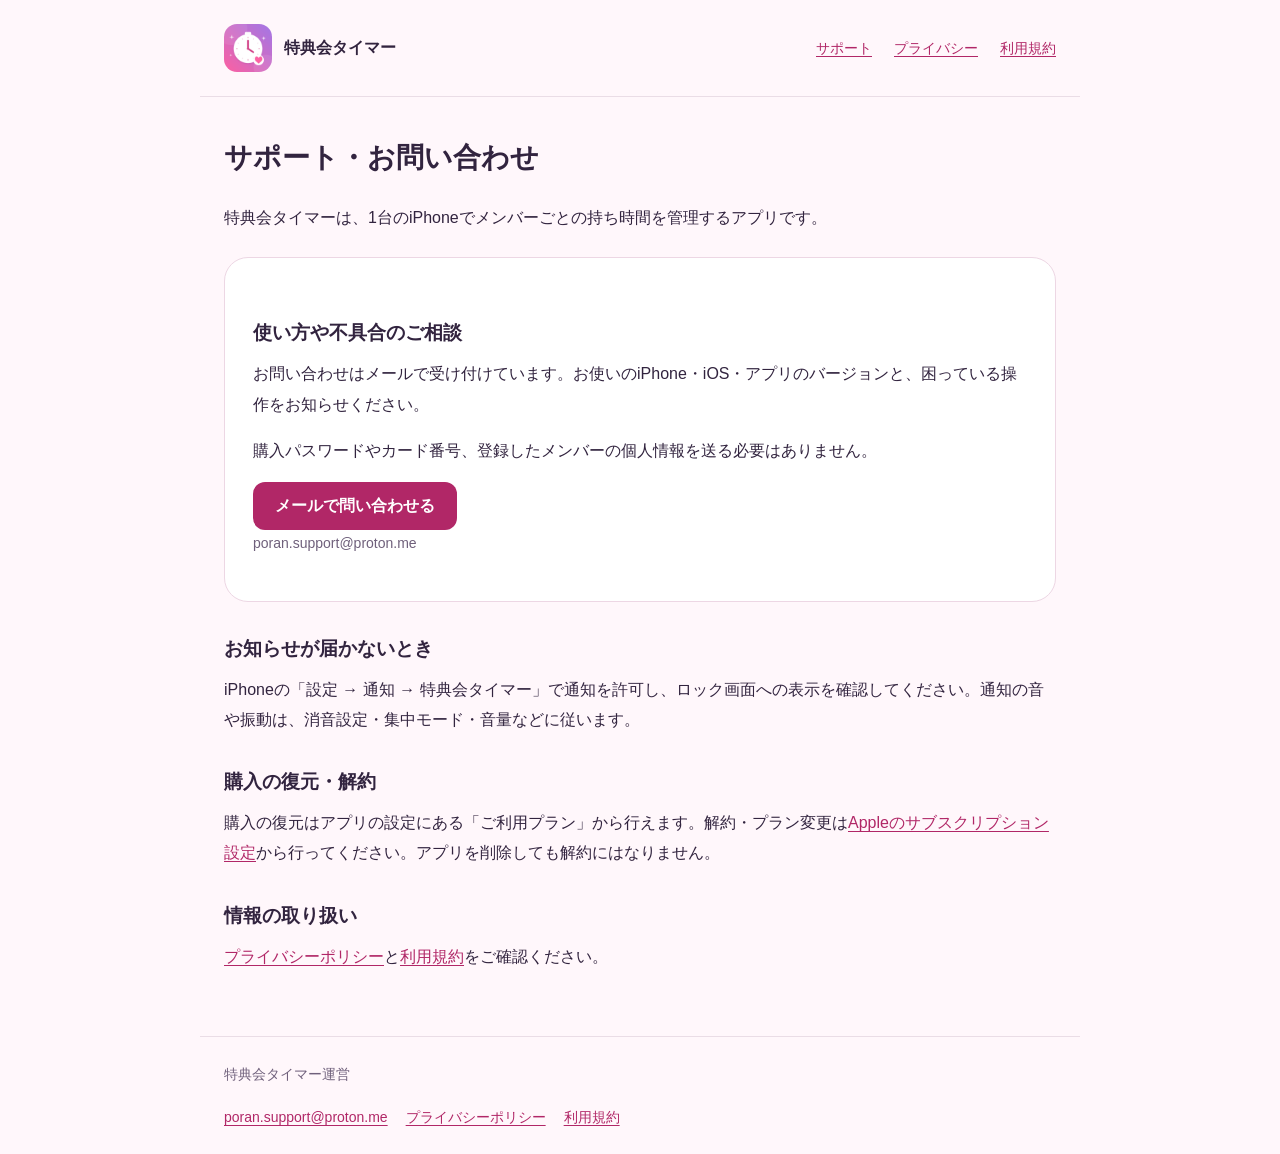
==== index.html @ a6ad297e "Add files via upload" ====
<!doctype html><html lang="ja"><head><meta charset="utf-8"><meta name="viewport" content="width=device-width,initial-scale=1"><title>サポート｜特典会タイマー</title><meta name="description" content="特典会タイマーの使い方・不具合・購入についてのお問い合わせ窓口です。"><link rel="icon" href="app-icon.png" type="image/png"><link rel="stylesheet" href="styles.css"></head><body><header><a class="brand" href="index.html"><img src="app-icon.png" alt="" width="48" height="48"><span>特典会タイマー</span></a><nav aria-label="サイト内のページ"><a href="index.html" aria-current="page">サポート</a><a href="privacy.html">プライバシー</a><a href="terms.html">利用規約</a></nav></header><main id="main"><h1>サポート・お問い合わせ</h1><p>特典会タイマーは、1台のiPhoneでメンバーごとの持ち時間を管理するアプリです。</p><section class="support-card" aria-labelledby="contact"><h2 id="contact">使い方や不具合のご相談</h2><p>お問い合わせはメールで受け付けています。お使いのiPhone・iOS・アプリのバージョンと、困っている操作をお知らせください。</p><p>購入パスワードやカード番号、登録したメンバーの個人情報を送る必要はありません。</p><a class="email" href="mailto:poran.support@proton.me">メールで問い合わせる</a><p class="meta">poran.support@proton.me</p></section><section aria-labelledby="before"><h2 id="before">お知らせが届かないとき</h2><p>iPhoneの「設定 → 通知 → 特典会タイマー」で通知を許可し、ロック画面への表示を確認してください。通知の音や振動は、消音設定・集中モード・音量などに従います。</p><h2>購入の復元・解約</h2><p>購入の復元はアプリの設定にある「ご利用プラン」から行えます。解約・プラン変更は<a href="https://apps.apple.com/account/subscriptions">Appleのサブスクリプション設定</a>から行ってください。アプリを削除しても解約にはなりません。</p><h2>情報の取り扱い</h2><p><a href="privacy.html">プライバシーポリシー</a>と<a href="terms.html">利用規約</a>をご確認ください。</p></section></main><footer><p>特典会タイマー運営</p><a href="mailto:poran.support@proton.me">poran.support@proton.me</a><a href="privacy.html">プライバシーポリシー</a><a href="terms.html">利用規約</a></footer></body></html>
---- styles.css ----
*{box-sizing:border-box}html{color-scheme:light}body{margin:0;background:#fff7fb;color:#32243f;font:1rem/1.9 -apple-system,BlinkMacSystemFont,"Hiragino Kaku Gothic ProN","Yu Gothic",sans-serif}a{color:#b12767;text-underline-offset:.2em}a:focus-visible{outline:3px solid #8d55c5;outline-offset:4px;border-radius:4px}header,main,footer{max-width:880px;margin:auto;padding:24px}header{display:flex;gap:16px;align-items:center;flex-wrap:wrap;border-bottom:1px solid #eadde6}.brand{display:flex;gap:12px;align-items:center;font-weight:800;color:#32243f;text-decoration:none}.brand img{width:48px;height:48px;border-radius:13px}nav{display:flex;gap:22px;flex-wrap:wrap;margin-left:auto;font-size:.875rem}nav a{padding:8px 0}main{padding-top:40px;padding-bottom:48px}h1{font-size:1.75rem;line-height:1.5;margin:0 0 24px}h2{font-size:1.2rem;line-height:1.6;margin:32px 0 10px}p{margin:0 0 16px;overflow-wrap:anywhere}.meta{color:#6f607b;font-size:.875rem}.support-card{background:white;border:1px solid #edd7e4;border-radius:24px;padding:28px;margin:24px 0}.email{display:inline-flex;align-items:center;min-height:48px;background:#b12767;color:white;padding:8px 22px;text-decoration:none;border-radius:12px;font-weight:700}.legal-copy{background:white;border:1px solid #edd7e4;border-radius:24px;padding:28px}footer{border-top:1px solid #eadde6;color:#6f607b;font-size:.875rem}footer a{margin-right:18px}@media(max-width:560px){header,main,footer{padding:20px}header{gap:12px}nav{margin-left:0;gap:18px;width:100%}h1{font-size:1.5rem}.support-card,.legal-copy{padding:20px;border-radius:20px}}
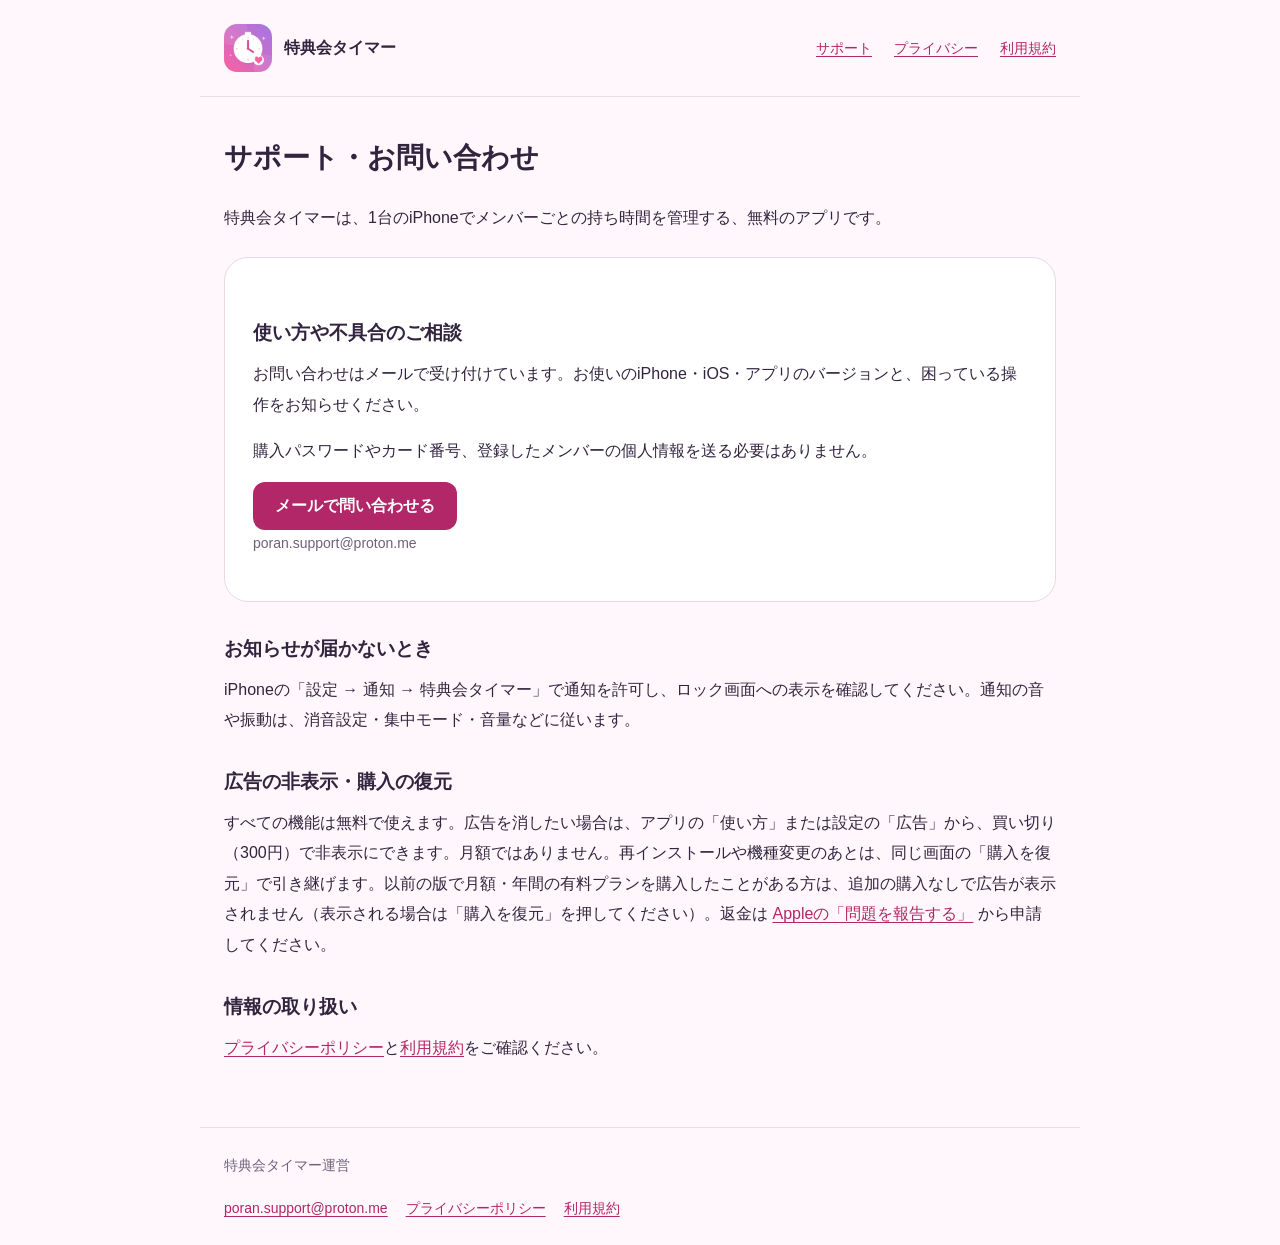
==== commit 16d772d3: "v2.0: 広告・買い切り・以前の有料プランの扱いを反映、app-ads.txtを追加" ====
--- a/index.html
+++ b/index.html
@@ -1 +1 @@
-<!doctype html><html lang="ja"><head><meta charset="utf-8"><meta name="viewport" content="width=device-width,initial-scale=1"><title>サポート｜特典会タイマー</title><meta name="description" content="特典会タイマーの使い方・不具合・購入についてのお問い合わせ窓口です。"><link rel="icon" href="app-icon.png" type="image/png"><link rel="stylesheet" href="styles.css"></head><body><header><a class="brand" href="index.html"><img src="app-icon.png" alt="" width="48" height="48"><span>特典会タイマー</span></a><nav aria-label="サイト内のページ"><a href="index.html" aria-current="page">サポート</a><a href="privacy.html">プライバシー</a><a href="terms.html">利用規約</a></nav></header><main id="main"><h1>サポート・お問い合わせ</h1><p>特典会タイマーは、1台のiPhoneでメンバーごとの持ち時間を管理するアプリです。</p><section class="support-card" aria-labelledby="contact"><h2 id="contact">使い方や不具合のご相談</h2><p>お問い合わせはメールで受け付けています。お使いのiPhone・iOS・アプリのバージョンと、困っている操作をお知らせください。</p><p>購入パスワードやカード番号、登録したメンバーの個人情報を送る必要はありません。</p><a class="email" href="mailto:poran.support@proton.me">メールで問い合わせる</a><p class="meta">poran.support@proton.me</p></section><section aria-labelledby="before"><h2 id="before">お知らせが届かないとき</h2><p>iPhoneの「設定 → 通知 → 特典会タイマー」で通知を許可し、ロック画面への表示を確認してください。通知の音や振動は、消音設定・集中モード・音量などに従います。</p><h2>購入の復元・解約</h2><p>購入の復元はアプリの設定にある「ご利用プラン」から行えます。解約・プラン変更は<a href="https://apps.apple.com/account/subscriptions">Appleのサブスクリプション設定</a>から行ってください。アプリを削除しても解約にはなりません。</p><h2>情報の取り扱い</h2><p><a href="privacy.html">プライバシーポリシー</a>と<a href="terms.html">利用規約</a>をご確認ください。</p></section></main><footer><p>特典会タイマー運営</p><a href="mailto:poran.support@proton.me">poran.support@proton.me</a><a href="privacy.html">プライバシーポリシー</a><a href="terms.html">利用規約</a></footer></body></html>+<!doctype html><html lang="ja"><head><meta charset="utf-8"><meta name="viewport" content="width=device-width,initial-scale=1"><title>サポート｜特典会タイマー</title><meta name="description" content="特典会タイマーの使い方・不具合・購入についてのお問い合わせ窓口です。"><link rel="icon" href="app-icon.png" type="image/png"><link rel="stylesheet" href="styles.css"></head><body><header><a class="brand" href="index.html"><img src="app-icon.png" alt="" width="48" height="48"><span>特典会タイマー</span></a><nav aria-label="サイト内のページ"><a href="index.html" aria-current="page">サポート</a><a href="privacy.html">プライバシー</a><a href="terms.html">利用規約</a></nav></header><main id="main"><h1>サポート・お問い合わせ</h1><p>特典会タイマーは、1台のiPhoneでメンバーごとの持ち時間を管理する、無料のアプリです。</p><section class="support-card" aria-labelledby="contact"><h2 id="contact">使い方や不具合のご相談</h2><p>お問い合わせはメールで受け付けています。お使いのiPhone・iOS・アプリのバージョンと、困っている操作をお知らせください。</p><p>購入パスワードやカード番号、登録したメンバーの個人情報を送る必要はありません。</p><a class="email" href="mailto:poran.support@proton.me">メールで問い合わせる</a><p class="meta">poran.support@proton.me</p></section><section aria-labelledby="before"><h2 id="before">お知らせが届かないとき</h2><p>iPhoneの「設定 → 通知 → 特典会タイマー」で通知を許可し、ロック画面への表示を確認してください。通知の音や振動は、消音設定・集中モード・音量などに従います。</p><h2>広告の非表示・購入の復元</h2><p>すべての機能は無料で使えます。広告を消したい場合は、アプリの「使い方」または設定の「広告」から、買い切り（300円）で非表示にできます。月額ではありません。再インストールや機種変更のあとは、同じ画面の「購入を復元」で引き継げます。以前の版で月額・年間の有料プランを購入したことがある方は、追加の購入なしで広告が表示されません（表示される場合は「購入を復元」を押してください）。返金は <a href="https://reportaproblem.apple.com/">Appleの「問題を報告する」</a> から申請してください。</p><h2>情報の取り扱い</h2><p><a href="privacy.html">プライバシーポリシー</a>と<a href="terms.html">利用規約</a>をご確認ください。</p></section></main><footer><p>特典会タイマー運営</p><a href="mailto:poran.support@proton.me">poran.support@proton.me</a><a href="privacy.html">プライバシーポリシー</a><a href="terms.html">利用規約</a></footer></body></html>
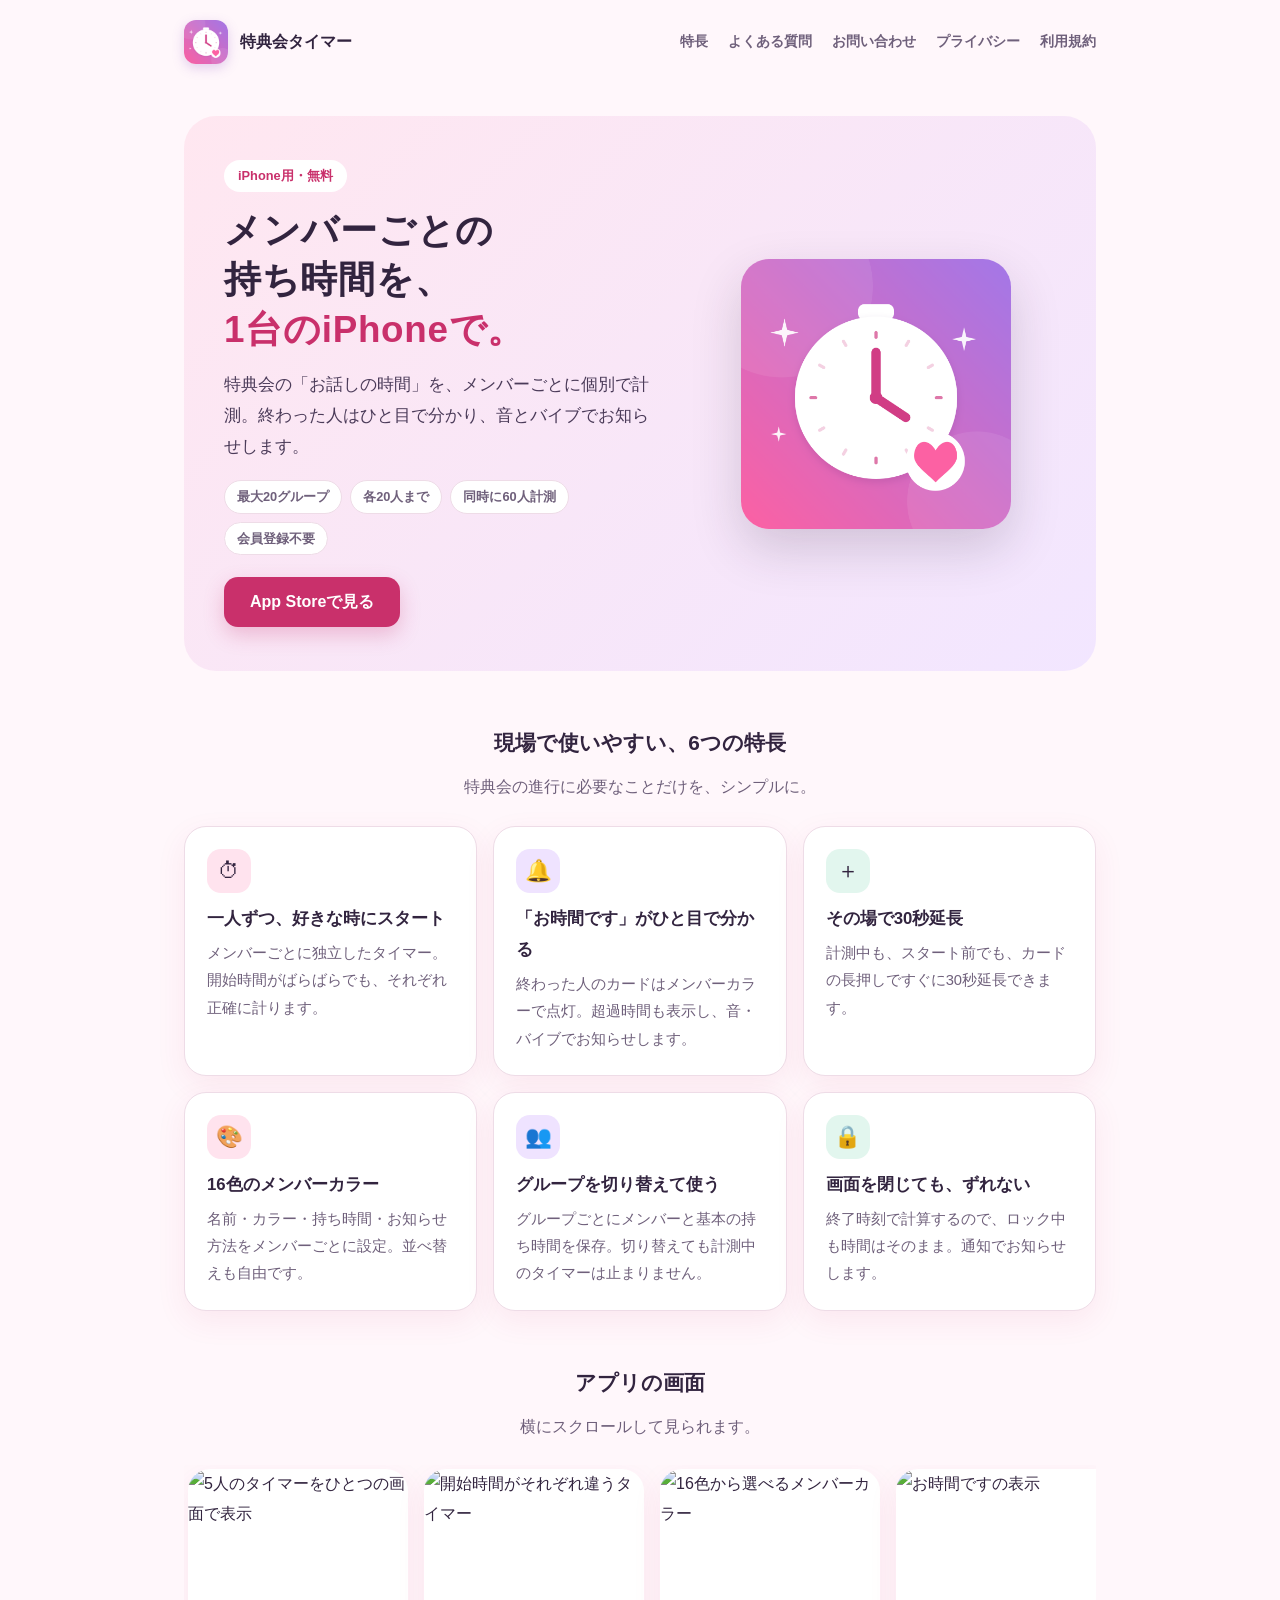
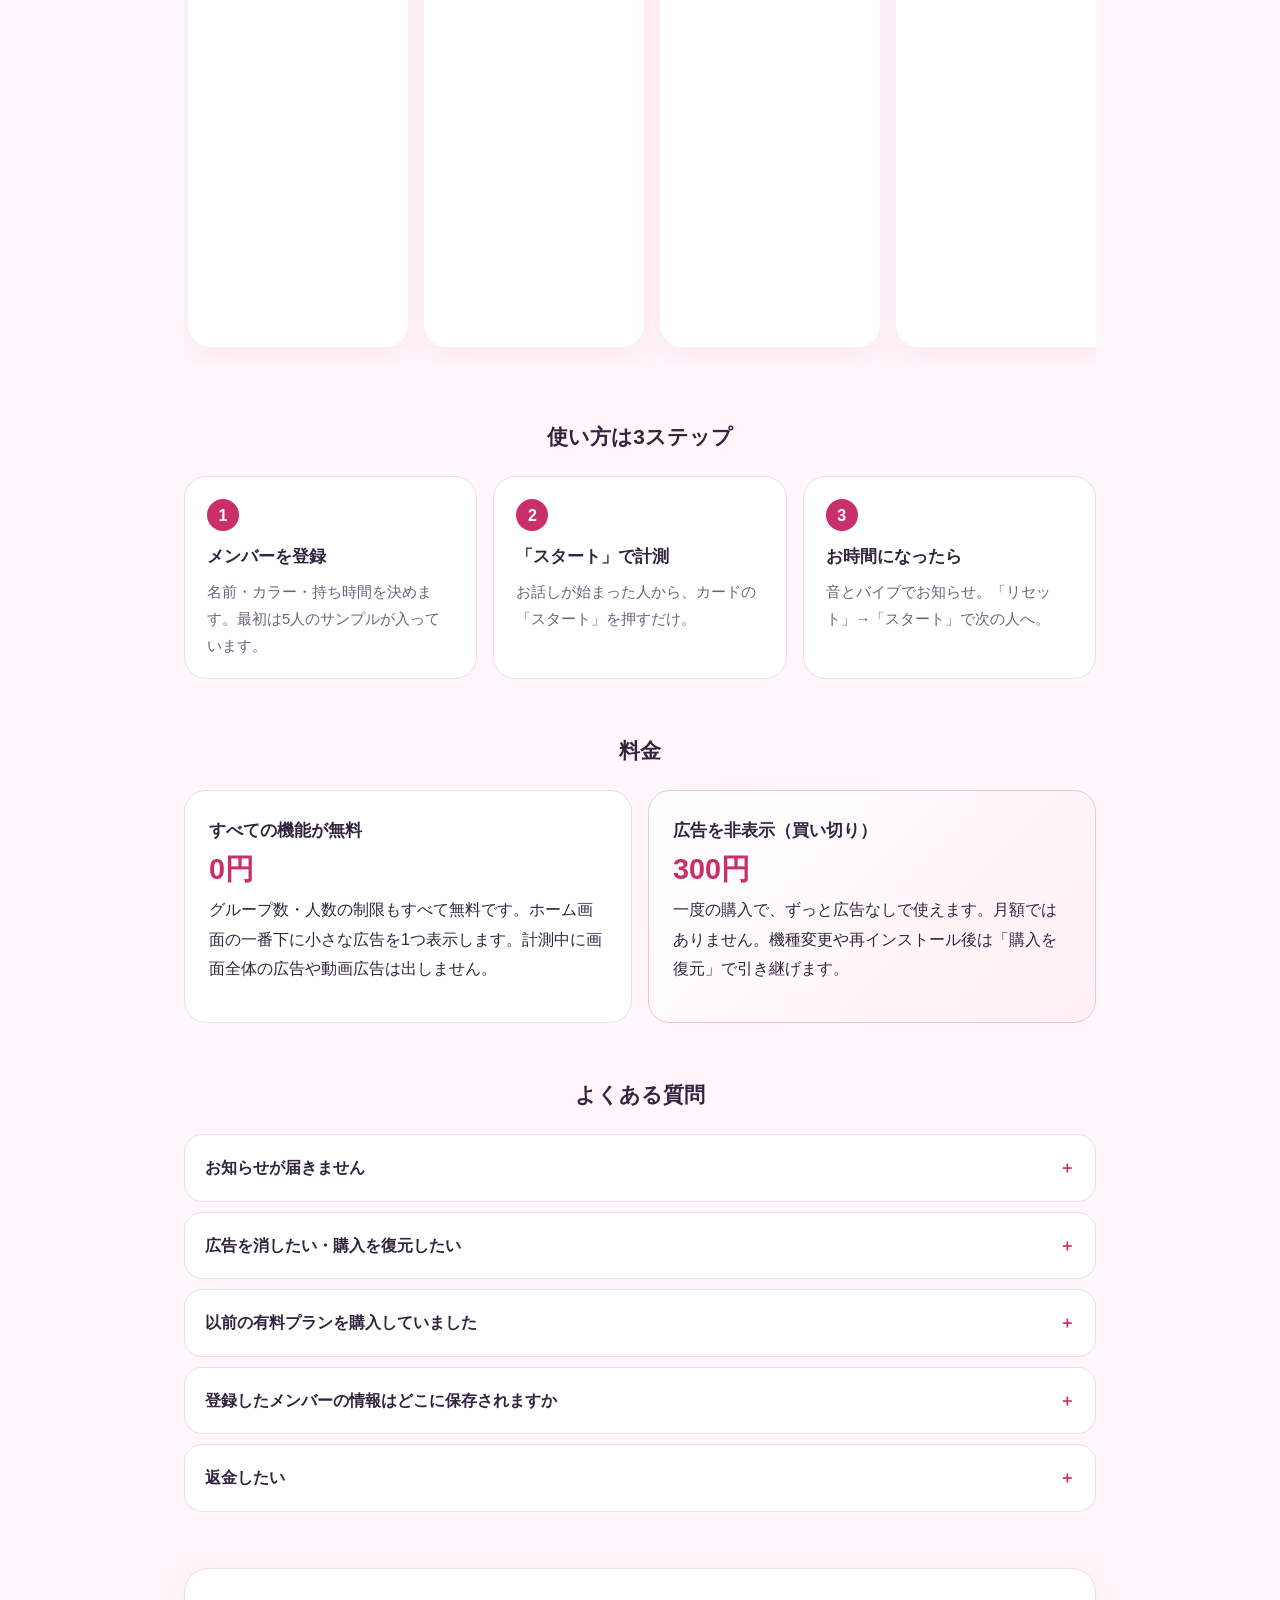
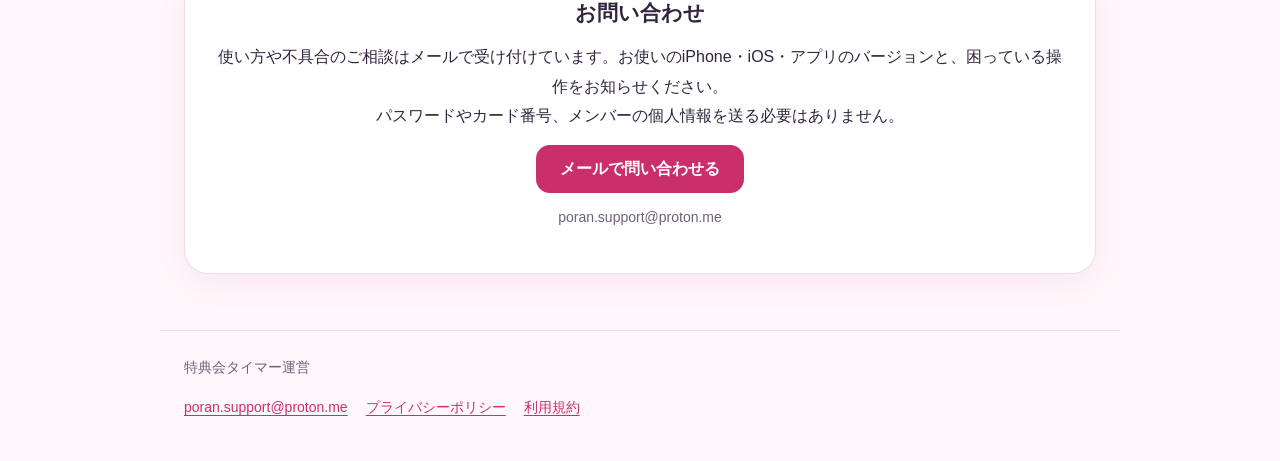
==== commit d520c8be: "サポートページをリニューアル（特長・画面・料金・よくある質問）" ====
--- a/index.html
+++ b/index.html
@@ -1 +1,69 @@
-<!doctype html><html lang="ja"><head><meta charset="utf-8"><meta name="viewport" content="width=device-width,initial-scale=1"><title>サポート｜特典会タイマー</title><meta name="description" content="特典会タイマーの使い方・不具合・購入についてのお問い合わせ窓口です。"><link rel="icon" href="app-icon.png" type="image/png"><link rel="stylesheet" href="styles.css"></head><body><header><a class="brand" href="index.html"><img src="app-icon.png" alt="" width="48" height="48"><span>特典会タイマー</span></a><nav aria-label="サイト内のページ"><a href="index.html" aria-current="page">サポート</a><a href="privacy.html">プライバシー</a><a href="terms.html">利用規約</a></nav></header><main id="main"><h1>サポート・お問い合わせ</h1><p>特典会タイマーは、1台のiPhoneでメンバーごとの持ち時間を管理する、無料のアプリです。</p><section class="support-card" aria-labelledby="contact"><h2 id="contact">使い方や不具合のご相談</h2><p>お問い合わせはメールで受け付けています。お使いのiPhone・iOS・アプリのバージョンと、困っている操作をお知らせください。</p><p>購入パスワードやカード番号、登録したメンバーの個人情報を送る必要はありません。</p><a class="email" href="mailto:poran.support@proton.me">メールで問い合わせる</a><p class="meta">poran.support@proton.me</p></section><section aria-labelledby="before"><h2 id="before">お知らせが届かないとき</h2><p>iPhoneの「設定 → 通知 → 特典会タイマー」で通知を許可し、ロック画面への表示を確認してください。通知の音や振動は、消音設定・集中モード・音量などに従います。</p><h2>広告の非表示・購入の復元</h2><p>すべての機能は無料で使えます。広告を消したい場合は、アプリの「使い方」または設定の「広告」から、買い切り（300円）で非表示にできます。月額ではありません。再インストールや機種変更のあとは、同じ画面の「購入を復元」で引き継げます。以前の版で月額・年間の有料プランを購入したことがある方は、追加の購入なしで広告が表示されません（表示される場合は「購入を復元」を押してください）。返金は <a href="https://reportaproblem.apple.com/">Appleの「問題を報告する」</a> から申請してください。</p><h2>情報の取り扱い</h2><p><a href="privacy.html">プライバシーポリシー</a>と<a href="terms.html">利用規約</a>をご確認ください。</p></section></main><footer><p>特典会タイマー運営</p><a href="mailto:poran.support@proton.me">poran.support@proton.me</a><a href="privacy.html">プライバシーポリシー</a><a href="terms.html">利用規約</a></footer></body></html>+<!doctype html><html lang="ja"><head><meta charset="utf-8"><meta name="viewport" content="width=device-width,initial-scale=1"><title>特典会タイマー｜メンバーごとの持ち時間をかんたん管理</title><meta name="description" content="特典会タイマーは、1台のiPhoneでメンバーごとの持ち時間を管理できる無料アプリです。個別スタート、超過時間の表示、音・バイブのお知らせに対応。"><meta property="og:title" content="特典会タイマー"><meta property="og:description" content="メンバーごとの持ち時間を、1台のiPhoneでかんたん管理。"><meta property="og:image" content="app-icon.png"><link rel="icon" href="app-icon.png" type="image/png"><link rel="apple-touch-icon" href="app-icon.png"><link rel="stylesheet" href="styles.css"></head><body>
+<header><a class="brand" href="index.html"><img src="app-icon.png" alt="" width="44" height="44"><span>特典会タイマー</span></a><nav aria-label="サイト内のページ"><a href="#features">特長</a><a href="#faq">よくある質問</a><a href="#contact">お問い合わせ</a><a href="privacy.html">プライバシー</a><a href="terms.html">利用規約</a></nav></header>
+<main id="main">
+<div class="hero">
+<div>
+<span class="eyebrow">iPhone用・無料</span>
+<h1>メンバーごとの<br>持ち時間を、<br><em>1台のiPhoneで。</em></h1>
+<p class="lead">特典会の「お話しの時間」を、メンバーごとに個別で計測。終わった人はひと目で分かり、音とバイブでお知らせします。</p>
+<div class="badges"><span>最大20グループ</span><span>各20人まで</span><span>同時に60人計測</span><span>会員登録不要</span></div>
+<a class="btn" href="https://apps.apple.com/jp/app/id6819558855">App Storeで見る</a>
+</div>
+<div class="hero-art"><img src="app-icon.png" alt="特典会タイマーのアイコン" width="270" height="270"></div>
+</div>
+
+<section id="features" aria-labelledby="features-title">
+<div class="section-head"><h2 id="features-title">現場で使いやすい、6つの特長</h2><p>特典会の進行に必要なことだけを、シンプルに。</p></div>
+<div class="features">
+<div class="feature"><div class="icon" aria-hidden="true">⏱</div><h3>一人ずつ、好きな時にスタート</h3><p>メンバーごとに独立したタイマー。開始時間がばらばらでも、それぞれ正確に計ります。</p></div>
+<div class="feature"><div class="icon" aria-hidden="true">🔔</div><h3>「お時間です」がひと目で分かる</h3><p>終わった人のカードはメンバーカラーで点灯。超過時間も表示し、音・バイブでお知らせします。</p></div>
+<div class="feature"><div class="icon" aria-hidden="true">＋</div><h3>その場で30秒延長</h3><p>計測中も、スタート前でも、カードの長押しですぐに30秒延長できます。</p></div>
+<div class="feature"><div class="icon" aria-hidden="true">🎨</div><h3>16色のメンバーカラー</h3><p>名前・カラー・持ち時間・お知らせ方法をメンバーごとに設定。並べ替えも自由です。</p></div>
+<div class="feature"><div class="icon" aria-hidden="true">👥</div><h3>グループを切り替えて使う</h3><p>グループごとにメンバーと基本の持ち時間を保存。切り替えても計測中のタイマーは止まりません。</p></div>
+<div class="feature"><div class="icon" aria-hidden="true">🔒</div><h3>画面を閉じても、ずれない</h3><p>終了時刻で計算するので、ロック中も時間はそのまま。通知でお知らせします。</p></div>
+</div>
+</section>
+
+<section aria-labelledby="shots-title">
+<div class="section-head"><h2 id="shots-title">アプリの画面</h2><p>横にスクロールして見られます。</p></div>
+<div class="shots" tabindex="0" aria-label="アプリの画面イメージ">
+<img src="https://is1-ssl.mzstatic.com/image/thumb/GWs9_qVGSlxXEsYLQy6ZBg/440x956bb.png" alt="5人のタイマーをひとつの画面で表示" width="220" height="478" loading="lazy">
+<img src="https://is1-ssl.mzstatic.com/image/thumb/HTMMax4TOHTiK4Qqx8k88A/440x956bb.png" alt="開始時間がそれぞれ違うタイマー" width="220" height="478" loading="lazy">
+<img src="https://is1-ssl.mzstatic.com/image/thumb/vn_QcHOS2JwX-czixbz-2g/440x956bb.png" alt="16色から選べるメンバーカラー" width="220" height="478" loading="lazy">
+<img src="https://is1-ssl.mzstatic.com/image/thumb/E-9xRSbtPrrwntbSjT07gg/440x956bb.png" alt="お時間ですの表示" width="220" height="478" loading="lazy">
+<img src="https://is1-ssl.mzstatic.com/image/thumb/DEo7LRX67Lw6eZiKBcpFjw/440x956bb.png" alt="タイマーの並べ替え" width="220" height="478" loading="lazy">
+</div>
+</section>
+
+<section aria-labelledby="howto-title">
+<div class="section-head"><h2 id="howto-title">使い方は3ステップ</h2></div>
+<ol class="steps">
+<li><h3>メンバーを登録</h3><p>名前・カラー・持ち時間を決めます。最初は5人のサンプルが入っています。</p></li>
+<li><h3>「スタート」で計測</h3><p>お話しが始まった人から、カードの「スタート」を押すだけ。</p></li>
+<li><h3>お時間になったら</h3><p>音とバイブでお知らせ。「リセット」→「スタート」で次の人へ。</p></li>
+</ol>
+</section>
+
+<section aria-labelledby="price-title">
+<div class="section-head"><h2 id="price-title">料金</h2></div>
+<div class="price">
+<div class="card"><h3>すべての機能が無料</h3><p class="amount">0円</p><p>グループ数・人数の制限もすべて無料です。ホーム画面の一番下に小さな広告を1つ表示します。計測中に画面全体の広告や動画広告は出しません。</p></div>
+<div class="card accent"><h3>広告を非表示（買い切り）</h3><p class="amount">300円</p><p>一度の購入で、ずっと広告なしで使えます。月額ではありません。機種変更や再インストール後は「購入を復元」で引き継げます。</p></div>
+</div>
+</section>
+
+<section id="faq" class="faq" aria-labelledby="faq-title">
+<div class="section-head"><h2 id="faq-title">よくある質問</h2></div>
+<details><summary>お知らせが届きません</summary><p>iPhoneの「設定 → 通知 → 特典会タイマー」で通知を許可し、ロック画面への表示を確認してください。通知の音や振動は、消音設定・集中モード・音量などに従います。現場で使う前に、アプリの設定にある「今の設定を試す」で確認すると安心です。</p></details>
+<details><summary>広告を消したい・購入を復元したい</summary><p>アプリの「使い方」または設定の「広告」から、買い切り（300円）で非表示にできます。再インストールや機種変更のあとは、同じ画面の「購入を復元」を押してください。</p></details>
+<details><summary>以前の有料プランを購入していました</summary><p>以前の版の月額・年間プランを購入したことがあるApple Accountでは、期限切れ・解約済みでも、追加の購入なしで広告が表示されません。表示される場合は「購入を復元」を押してください。</p></details>
+<details><summary>登録したメンバーの情報はどこに保存されますか</summary><p>iPhoneの中だけに保存します。運営者のサーバーや広告事業者に送ることはありません。詳しくは<a href="privacy.html">プライバシーポリシー</a>をご覧ください。</p></details>
+<details><summary>返金したい</summary><p>Appleの<a href="https://reportaproblem.apple.com/">「問題を報告する」</a>から申請してください。</p></details>
+</section>
+
+<section id="contact" aria-labelledby="contact-title">
+<div class="support-card"><h2 id="contact-title">お問い合わせ</h2><p>使い方や不具合のご相談はメールで受け付けています。お使いのiPhone・iOS・アプリのバージョンと、困っている操作をお知らせください。<br>パスワードやカード番号、メンバーの個人情報を送る必要はありません。</p><a class="email" href="mailto:poran.support@proton.me">メールで問い合わせる</a><p class="meta" style="margin-top:12px">poran.support@proton.me</p></div>
+</section>
+</main>
+<footer><p>特典会タイマー運営</p><a href="mailto:poran.support@proton.me">poran.support@proton.me</a><a href="privacy.html">プライバシーポリシー</a><a href="terms.html">利用規約</a></footer>
+</body></html>
--- a/styles.css
+++ b/styles.css
@@ -1 +1,54 @@
-*{box-sizing:border-box}html{color-scheme:light}body{margin:0;background:#fff7fb;color:#32243f;font:1rem/1.9 -apple-system,BlinkMacSystemFont,"Hiragino Kaku Gothic ProN","Yu Gothic",sans-serif}a{color:#b12767;text-underline-offset:.2em}a:focus-visible{outline:3px solid #8d55c5;outline-offset:4px;border-radius:4px}header,main,footer{max-width:880px;margin:auto;padding:24px}header{display:flex;gap:16px;align-items:center;flex-wrap:wrap;border-bottom:1px solid #eadde6}.brand{display:flex;gap:12px;align-items:center;font-weight:800;color:#32243f;text-decoration:none}.brand img{width:48px;height:48px;border-radius:13px}nav{display:flex;gap:22px;flex-wrap:wrap;margin-left:auto;font-size:.875rem}nav a{padding:8px 0}main{padding-top:40px;padding-bottom:48px}h1{font-size:1.75rem;line-height:1.5;margin:0 0 24px}h2{font-size:1.2rem;line-height:1.6;margin:32px 0 10px}p{margin:0 0 16px;overflow-wrap:anywhere}.meta{color:#6f607b;font-size:.875rem}.support-card{background:white;border:1px solid #edd7e4;border-radius:24px;padding:28px;margin:24px 0}.email{display:inline-flex;align-items:center;min-height:48px;background:#b12767;color:white;padding:8px 22px;text-decoration:none;border-radius:12px;font-weight:700}.legal-copy{background:white;border:1px solid #edd7e4;border-radius:24px;padding:28px}footer{border-top:1px solid #eadde6;color:#6f607b;font-size:.875rem}footer a{margin-right:18px}@media(max-width:560px){header,main,footer{padding:20px}header{gap:12px}nav{margin-left:0;gap:18px;width:100%}h1{font-size:1.5rem}.support-card,.legal-copy{padding:20px;border-radius:20px}}+:root{--ink:#32243f;--muted:#6f607b;--pink:#c9306b;--pink-soft:#ffe3ee;--lilac:#8d55c5;--lilac-soft:#efe3ff;--bg:#fff7fb;--card:#fff;--line:#eedce7;--shadow:0 10px 30px rgba(201,48,107,.08)}
+*{box-sizing:border-box}html{color-scheme:light;scroll-behavior:smooth}
+body{margin:0;background:var(--bg);color:var(--ink);font:1rem/1.85 -apple-system,BlinkMacSystemFont,"Hiragino Sans","Hiragino Kaku Gothic ProN","Yu Gothic",sans-serif;-webkit-text-size-adjust:100%}
+a{color:var(--pink);text-underline-offset:.2em}a:focus-visible,summary:focus-visible{outline:3px solid var(--lilac);outline-offset:4px;border-radius:6px}
+img{max-width:100%}
+header,main,footer,.wrap{max-width:960px;margin:auto;padding:20px 24px}
+header{display:flex;gap:16px;align-items:center;flex-wrap:wrap}
+.brand{display:flex;gap:12px;align-items:center;font-weight:800;color:var(--ink);text-decoration:none}
+.brand img{width:44px;height:44px;border-radius:12px;box-shadow:0 4px 12px rgba(141,85,197,.25)}
+nav{display:flex;gap:20px;flex-wrap:wrap;margin-left:auto;font-size:.875rem;font-weight:600}nav a{padding:8px 0;color:var(--muted);text-decoration:none}nav a[aria-current]{color:var(--pink)}
+main{padding-top:24px;padding-bottom:56px}
+h1{font-size:1.75rem;line-height:1.5;margin:0 0 20px}h2{font-size:1.3rem;line-height:1.5;margin:0 0 14px}h3{font-size:1.05rem;margin:0 0 6px}
+p{margin:0 0 14px;overflow-wrap:anywhere}.meta{color:var(--muted);font-size:.875rem}
+/* hero */
+.hero{display:grid;grid-template-columns:1.1fr .9fr;gap:32px;align-items:center;background:linear-gradient(135deg,#ffe7f0 0%,#f2e6ff 100%);border-radius:32px;padding:44px 40px;margin-top:8px;overflow:hidden}
+.hero .eyebrow{display:inline-block;background:#fff;color:var(--pink);font-weight:800;font-size:.8rem;padding:4px 14px;border-radius:999px;margin-bottom:14px}
+.hero h1{font-size:2.3rem;line-height:1.35;margin:0 0 14px;letter-spacing:.02em}.hero h1 em{font-style:normal;color:var(--pink)}
+.hero p.lead{font-size:1.05rem;color:#4b3b59}
+.badges{display:flex;flex-wrap:wrap;gap:8px;margin:18px 0 22px}.badges span{background:#fff;border:1px solid var(--line);border-radius:999px;padding:4px 12px;font-size:.8rem;font-weight:700;color:var(--muted)}
+.btn{display:inline-flex;align-items:center;gap:8px;min-height:50px;background:var(--pink);color:#fff;padding:10px 26px;text-decoration:none;border-radius:14px;font-weight:800;box-shadow:0 8px 20px rgba(201,48,107,.25)}
+.btn.sub{background:#fff;color:var(--pink);box-shadow:none;border:1px solid var(--line)}
+.hero-art{display:flex;justify-content:center}
+.hero-art img{width:min(270px,100%);border-radius:28px;box-shadow:0 20px 50px rgba(50,36,63,.18)}
+/* sections */
+section{margin-top:56px}.section-head{text-align:center;margin-bottom:24px}.section-head p{color:var(--muted)}
+.features{display:grid;grid-template-columns:repeat(3,1fr);gap:16px}
+.feature{background:var(--card);border:1px solid var(--line);border-radius:22px;padding:22px;box-shadow:var(--shadow)}
+.feature .icon{width:44px;height:44px;border-radius:14px;display:grid;place-items:center;font-size:1.35rem;margin-bottom:10px;background:var(--pink-soft)}
+.feature:nth-child(3n+2) .icon{background:var(--lilac-soft)}.feature:nth-child(3n) .icon{background:#e2f6ee}
+.feature p{color:var(--muted);font-size:.92rem;margin:0}
+.shots{display:flex;gap:16px;overflow-x:auto;scroll-snap-type:x mandatory;padding:4px 4px 18px;-webkit-overflow-scrolling:touch}
+.shots img{flex:0 0 auto;width:220px;border-radius:22px;scroll-snap-align:center;box-shadow:var(--shadow);background:#fff}
+.steps{counter-reset:step;display:grid;grid-template-columns:repeat(3,1fr);gap:16px;list-style:none;padding:0;margin:0}
+.steps li{background:var(--card);border:1px solid var(--line);border-radius:22px;padding:22px 22px 18px;position:relative}
+.steps li::before{counter-increment:step;content:counter(step);display:grid;place-items:center;width:32px;height:32px;border-radius:50%;background:var(--pink);color:#fff;font-weight:800;margin-bottom:10px}
+.steps p{color:var(--muted);font-size:.92rem;margin:0}
+.price{display:grid;grid-template-columns:1fr 1fr;gap:16px}
+.price .card{background:var(--card);border:1px solid var(--line);border-radius:22px;padding:24px}.price .card.accent{background:linear-gradient(135deg,#fff 0%,#fff0f6 100%);border-color:#f3c3d6}
+.price .amount{font-size:1.8rem;font-weight:800;color:var(--pink);line-height:1.2;margin:4px 0 8px}
+.faq details{background:var(--card);border:1px solid var(--line);border-radius:18px;padding:4px 20px;margin-bottom:10px}
+.faq summary{cursor:pointer;font-weight:700;padding:14px 0;list-style:none}.faq summary::-webkit-details-marker{display:none}
+.faq summary::after{content:"＋";float:right;color:var(--pink)}.faq details[open] summary::after{content:"－"}
+.faq details p{color:#4b3b59;font-size:.95rem}
+.support-card{background:var(--card);border:1px solid var(--line);border-radius:24px;padding:28px;text-align:center;box-shadow:var(--shadow)}
+.email{display:inline-flex;align-items:center;min-height:48px;background:var(--pink);color:#fff;padding:8px 24px;text-decoration:none;border-radius:14px;font-weight:700}
+.legal-copy{background:var(--card);border:1px solid var(--line);border-radius:24px;padding:32px}
+.legal-copy h2{font-size:1.1rem;margin:28px 0 8px}
+footer{border-top:1px solid var(--line);color:var(--muted);font-size:.875rem;padding-top:24px;padding-bottom:40px}footer a{margin-right:18px}
+@media(max-width:760px){
+ .hero{grid-template-columns:1fr;padding:32px 24px;text-align:center}.hero h1{font-size:1.8rem}.badges{justify-content:center}.hero-art{order:-1}.hero-art img{width:150px;border-radius:24px}
+ .features,.steps,.price{grid-template-columns:1fr}
+ header,main,footer{padding-left:16px;padding-right:16px}nav{margin-left:0;width:100%;gap:18px}
+ .legal-copy,.support-card{padding:22px;border-radius:20px}.shots img{width:190px}
+}
